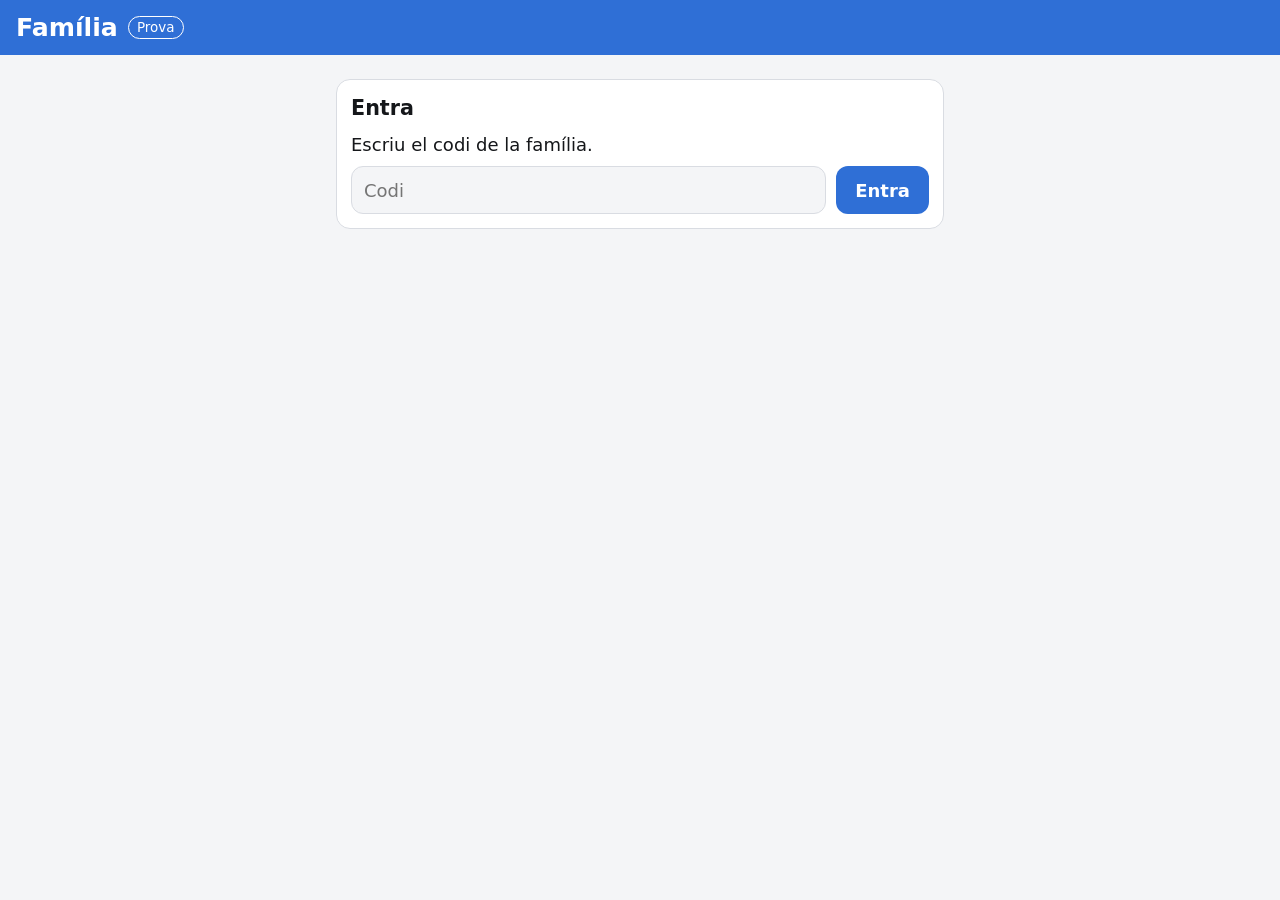
==== app/index.html @ 48cc7d24 "Prova de concepte: agenda de Google amb compte de servei i avisos push - Edge Functions calendar (ll" ====
<!doctype html>
<html lang="ca">
<head>
  <meta charset="utf-8">
  <meta name="viewport" content="width=device-width, initial-scale=1, viewport-fit=cover">
  <title>Família</title>
  <meta name="theme-color" content="#2f6fd6">
  <link rel="manifest" href="manifest.webmanifest">
  <link rel="icon" href="icones/icona-192.png">
  <link rel="apple-touch-icon" href="icones/apple-touch-icon.png">
  <meta name="apple-mobile-web-app-capable" content="yes">
  <meta name="apple-mobile-web-app-title" content="Família">
  <link rel="stylesheet" href="estil.css">
</head>
<body>
  <header class="barra">
    <h1>Família</h1>
    <span class="etiqueta">Prova</span>
    <span id="estat-xarxa" class="xarxa" hidden>Sense connexió</span>
  </header>

  <main>
    <!-- Codi familiar (només la primera vegada) -->
    <section id="pantalla-codi" class="targeta" hidden>
      <h2>Entra</h2>
      <p>Escriu el codi de la família.</p>
      <form id="form-codi" class="fila">
        <input id="camp-codi" type="password" autocomplete="current-password" required placeholder="Codi">
        <button class="primari">Entra</button>
      </form>
    </section>

    <div id="pantalla-app" hidden>
      <!-- Qui ets -->
      <section class="targeta">
        <h2>Qui ets?</h2>
        <div id="membres" class="xips"></div>
      </section>

      <!-- Agenda -->
      <section class="targeta">
        <div class="fila entre">
          <button id="setmana-ant" class="icona" aria-label="Setmana anterior">‹</button>
          <h2 id="titol-setmana">Aquesta setmana</h2>
          <button id="setmana-seg" class="icona" aria-label="Setmana següent">›</button>
        </div>
        <p id="avis-agenda" class="avis" hidden></p>
        <ol id="agenda" class="agenda"></ol>
        <button id="crea-prova" class="secundari ample">Crea un esdeveniment de prova</button>
      </section>

      <!-- Avisos -->
      <section class="targeta">
        <h2>Avisos</h2>
        <p id="avis-ios" class="avis" hidden>
          A l'iPhone: toca <b>Compartir</b> → <b>Afegeix a la pantalla d'inici</b>, obre l'app des de la icona i torna aquí.
        </p>
        <p id="estat-push" class="estat"></p>
        <div class="fila">
          <button id="activa-push" class="primari">Activa els avisos</button>
          <button id="prova-push" class="secundari" hidden>Prova</button>
        </div>
        <button id="prova-tothom" class="secundari ample" hidden>Envia una prova a tothom</button>
      </section>

      <details class="targeta">
        <summary>Diagnòstic</summary>
        <dl id="diagnostic" class="diagnostic"></dl>
        <button id="surt" class="secundari ample">Oblida el codi</button>
      </details>
    </div>
  </main>

  <div id="avis-flotant" class="toast" role="status" aria-live="polite" hidden></div>

  <!-- Confirmació lliscant per a accions destructives -->
  <dialog id="dialeg-esborra">
    <p id="dialeg-text"></p>
    <div class="llisca">
      <input id="llisca" type="range" min="0" max="100" value="0" aria-label="Llisca per esborrar">
      <span>Llisca per esborrar →</span>
    </div>
    <button id="dialeg-cancel" class="secundari ample">Cancel·la</button>
  </dialog>

  <script src="config.js"></script>
  <script src="app.js"></script>
</body>
</html>
---- app/estil.css ----
/* ===== Variables i temes ===== */
:root {
  --fons: #f4f5f7;
  --targeta: #ffffff;
  --text: #15171a;
  --suau: #5b6270;
  --vora: #d9dce2;
  --primari: #2f6fd6;
  --primari-text: #ffffff;
  --avis-fons: #fff4d6;
  --avis-text: #6b4a00;
  --ok: #15803d;
  --error: #b91c1c;
  --mida: 18px;
  color-scheme: light;
}
@media (prefers-color-scheme: dark) {
  :root {
    --fons: #0f1115;
    --targeta: #1a1d23;
    --text: #f1f3f6;
    --suau: #a7aebb;
    --vora: #2d323b;
    --primari: #6ea0ff;
    --primari-text: #0b1220;
    --avis-fons: #3a2f10;
    --avis-text: #ffe2a0;
    --ok: #4ade80;
    --error: #f87171;
    color-scheme: dark;
  }
}

/* ===== Base ===== */
* { box-sizing: border-box; }
html { font-size: var(--mida); -webkit-text-size-adjust: 100%; }
body {
  margin: 0;
  background: var(--fons);
  color: var(--text);
  font-family: system-ui, -apple-system, "Segoe UI", Roboto, sans-serif;
  line-height: 1.4;
  padding-bottom: env(safe-area-inset-bottom);
}
main { max-width: 640px; margin: 0 auto; padding: 12px 16px 32px; }
h1, h2 { margin: 0; }
h1 { font-size: 1.4rem; }
h2 { font-size: 1.15rem; }
p { margin: .5rem 0; }

/* ===== Barra superior ===== */
.barra {
  position: sticky; top: 0; z-index: 2;
  display: flex; align-items: center; gap: 10px;
  padding: calc(10px + env(safe-area-inset-top)) 16px 10px;
  background: var(--primari); color: var(--primari-text);
}
.etiqueta { font-size: .75rem; border: 1px solid currentColor; border-radius: 99px; padding: 1px 8px; }
.xarxa { margin-left: auto; font-size: .8rem; font-weight: 600; }

/* ===== Blocs ===== */
.targeta {
  background: var(--targeta); border: 1px solid var(--vora);
  border-radius: 14px; padding: 14px; margin: 12px 0;
}
.targeta > h2 { margin-bottom: 8px; }
summary { font-weight: 600; font-size: 1.05rem; cursor: pointer; min-height: 44px; display: flex; align-items: center; }
.fila { display: flex; gap: 10px; align-items: center; }
.entre { justify-content: space-between; }
.avis { background: var(--avis-fons); color: var(--avis-text); border-radius: 10px; padding: 10px 12px; }
.estat { color: var(--suau); }

/* ===== Controls ===== */
button, input { font: inherit; }
button {
  min-height: 48px; padding: 0 18px; border-radius: 12px;
  border: 1px solid var(--vora); background: var(--targeta); color: var(--text);
  font-weight: 600; cursor: pointer;
}
button.primari { background: var(--primari); color: var(--primari-text); border-color: transparent; }
button.ample { width: 100%; margin-top: 10px; }
button.icona { min-width: 48px; padding: 0; font-size: 1.6rem; line-height: 1; }
button:disabled { opacity: .5; }
input[type=password], input[type=text] {
  flex: 1; min-width: 0; min-height: 48px; padding: 0 12px; border-radius: 12px;
  border: 1px solid var(--vora); background: var(--fons); color: var(--text);
}

/* ===== Membres (color + inicial) ===== */
.xips { display: flex; flex-wrap: wrap; gap: 8px; }
.xip {
  display: inline-flex; align-items: center; gap: 8px;
  min-height: 48px; padding: 0 14px 0 6px; border-radius: 99px;
}
.xip[aria-pressed=true] { outline: 3px solid var(--primari); outline-offset: 1px; }
.inicial {
  display: inline-grid; place-items: center; flex: none;
  width: 34px; height: 34px; border-radius: 50%;
  color: #fff; font-weight: 700; font-size: .95rem;
}

/* ===== Agenda ===== */
.agenda { list-style: none; margin: 8px 0 0; padding: 0; }
.dia { margin-top: 12px; font-weight: 700; color: var(--suau); }
.dia.avui { color: var(--primari); }
.esdeveniment {
  display: flex; align-items: center; gap: 10px;
  padding: 10px 0; border-bottom: 1px solid var(--vora);
}
.esdeveniment .hora { font-variant-numeric: tabular-nums; min-width: 3.2em; font-weight: 600; }
.esdeveniment .titol { flex: 1; }
.esdeveniment button { min-height: 44px; min-width: 44px; padding: 0 10px; }
.buit { color: var(--suau); padding: 8px 0; }

/* ===== Diagnòstic ===== */
.diagnostic { display: grid; grid-template-columns: auto 1fr; gap: 6px 12px; margin: 8px 0 0; }
.diagnostic dt { color: var(--suau); }
.diagnostic dd { margin: 0; font-weight: 600; word-break: break-word; }

/* ===== Missatge flotant ===== */
.toast {
  position: fixed; left: 16px; right: 16px; bottom: calc(16px + env(safe-area-inset-bottom));
  max-width: 600px; margin: 0 auto; padding: 14px 16px; border-radius: 12px;
  background: var(--text); color: var(--fons); font-weight: 600; z-index: 10;
}

/* ===== Confirmació lliscant ===== */
dialog {
  border: none; border-radius: 16px; padding: 18px; width: min(92vw, 420px);
  background: var(--targeta); color: var(--text);
}
dialog::backdrop { background: rgb(0 0 0 / .5); }
.llisca { position: relative; margin-top: 12px; }
.llisca span {
  position: absolute; inset: 0; display: grid; place-items: center;
  pointer-events: none; color: var(--suau); font-weight: 600;
}
.llisca input {
  -webkit-appearance: none; appearance: none; width: 100%; height: 56px; margin: 0;
  border-radius: 99px; background: var(--fons); border: 1px solid var(--vora);
}
.llisca input::-webkit-slider-thumb {
  -webkit-appearance: none; width: 52px; height: 52px; border-radius: 50%;
  background: var(--error); position: relative; z-index: 1;
}
.llisca input::-moz-range-thumb { width: 52px; height: 52px; border: none; border-radius: 50%; background: var(--error); }
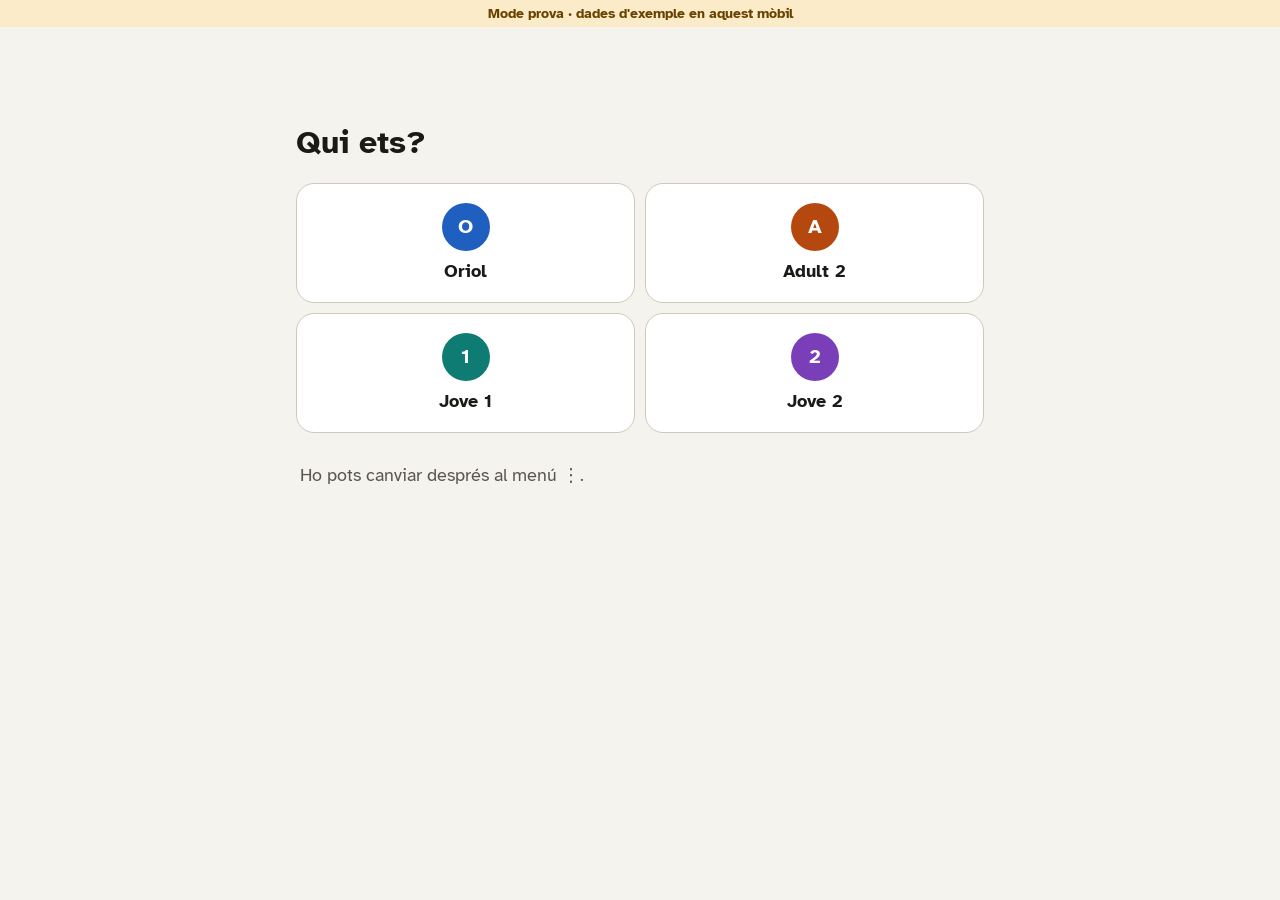
==== commit 813ac10a: "Primer muntatge de l'app segons els dissenys - Inici «què toca ara», Agenda amb vistes Dia, Setmana " ====
--- a/app/index.html
+++ b/app/index.html
@@ -1,10 +1,10 @@
 <!doctype html>
-<html lang="ca">
+<html lang="ca" data-tema="auto" data-mida="normal">
 <head>
   <meta charset="utf-8">
   <meta name="viewport" content="width=device-width, initial-scale=1, viewport-fit=cover">
   <title>Família</title>
-  <meta name="theme-color" content="#2f6fd6">
+  <meta name="theme-color" content="#1F5FBF">
   <link rel="manifest" href="manifest.webmanifest">
   <link rel="icon" href="icones/icona-192.png">
   <link rel="apple-touch-icon" href="icones/apple-touch-icon.png">
@@ -13,77 +13,28 @@
   <link rel="stylesheet" href="estil.css">
 </head>
 <body>
-  <header class="barra">
-    <h1>Família</h1>
-    <span class="etiqueta">Prova</span>
-    <span id="estat-xarxa" class="xarxa" hidden>Sense connexió</span>
-  </header>
-
-  <main>
-    <!-- Codi familiar (només la primera vegada) -->
-    <section id="pantalla-codi" class="targeta" hidden>
-      <h2>Entra</h2>
-      <p>Escriu el codi de la família.</p>
-      <form id="form-codi" class="fila">
-        <input id="camp-codi" type="password" autocomplete="current-password" required placeholder="Codi">
-        <button class="primari">Entra</button>
-      </form>
-    </section>
-
-    <div id="pantalla-app" hidden>
-      <!-- Qui ets -->
-      <section class="targeta">
-        <h2>Qui ets?</h2>
-        <div id="membres" class="xips"></div>
-      </section>
-
-      <!-- Agenda -->
-      <section class="targeta">
-        <div class="fila entre">
-          <button id="setmana-ant" class="icona" aria-label="Setmana anterior">‹</button>
-          <h2 id="titol-setmana">Aquesta setmana</h2>
-          <button id="setmana-seg" class="icona" aria-label="Setmana següent">›</button>
-        </div>
-        <p id="avis-agenda" class="avis" hidden></p>
-        <ol id="agenda" class="agenda"></ol>
-        <button id="crea-prova" class="secundari ample">Crea un esdeveniment de prova</button>
-      </section>
-
-      <!-- Avisos -->
-      <section class="targeta">
-        <h2>Avisos</h2>
-        <p id="avis-ios" class="avis" hidden>
-          A l'iPhone: toca <b>Compartir</b> → <b>Afegeix a la pantalla d'inici</b>, obre l'app des de la icona i torna aquí.
-        </p>
-        <p id="estat-push" class="estat"></p>
-        <div class="fila">
-          <button id="activa-push" class="primari">Activa els avisos</button>
-          <button id="prova-push" class="secundari" hidden>Prova</button>
-        </div>
-        <button id="prova-tothom" class="secundari ample" hidden>Envia una prova a tothom</button>
-      </section>
-
-      <details class="targeta">
-        <summary>Diagnòstic</summary>
-        <dl id="diagnostic" class="diagnostic"></dl>
-        <button id="surt" class="secundari ample">Oblida el codi</button>
-      </details>
-    </div>
-  </main>
+  <div id="franja" class="franja" hidden></div>
+  <header id="barra" class="barra"></header>
+  <main id="vista" class="vista" tabindex="-1"></main>
+  <nav id="nav" class="nav" aria-label="Seccions"></nav>
 
   <div id="avis-flotant" class="toast" role="status" aria-live="polite" hidden></div>
 
+  <!-- Full inferior per a detalls -->
+  <dialog id="full" class="full"></dialog>
+
   <!-- Confirmació lliscant per a accions destructives -->
-  <dialog id="dialeg-esborra">
-    <p id="dialeg-text"></p>
+  <dialog id="dialeg-llisca" class="dialeg">
+    <p id="llisca-text" class="llisca-text"></p>
     <div class="llisca">
-      <input id="llisca" type="range" min="0" max="100" value="0" aria-label="Llisca per esborrar">
-      <span>Llisca per esborrar →</span>
+      <input id="llisca" type="range" min="0" max="100" value="0" aria-label="Llisca per confirmar">
+      <span id="llisca-etiqueta">Llisca per esborrar →</span>
     </div>
-    <button id="dialeg-cancel" class="secundari ample">Cancel·la</button>
+    <button id="llisca-cancel" class="boto secundari ample">Cancel·la</button>
   </dialog>
 
   <script src="config.js"></script>
-  <script src="app.js"></script>
+  <script src="js/dades.js"></script>
+  <script src="js/app.js"></script>
 </body>
 </html>
--- a/app/estil.css
+++ b/app/estil.css
@@ -1,146 +1,334 @@
-/* ===== Variables i temes ===== */
+/* =============================================================
+   Família · estils
+   Temes: html[data-tema=auto|clar|fosc] · Mida: html[data-mida=normal|gran]
+   Daltònics: html[data-daltonics] mostra inicials i patrons on hi hauria només color
+   ============================================================= */
+
+@font-face { font-family: "Atkinson"; src: url("fonts/atkinson-400.woff2") format("woff2"); font-weight: 400; font-display: swap; }
+@font-face { font-family: "Atkinson"; src: url("fonts/atkinson-700.woff2") format("woff2"); font-weight: 700; font-display: swap; }
+
+/* ---------- Colors ---------- */
 :root {
-  --fons: #f4f5f7;
-  --targeta: #ffffff;
-  --text: #15171a;
-  --suau: #5b6270;
-  --vora: #d9dce2;
-  --primari: #2f6fd6;
-  --primari-text: #ffffff;
-  --avis-fons: #fff4d6;
-  --avis-text: #6b4a00;
-  --ok: #15803d;
-  --error: #b91c1c;
-  --mida: 18px;
+  --fons: #F5F3EE;
+  --sup: #FFFFFF;
+  --sup2: #EFEBE3;
+  --text: #1B1A17;
+  --suau: #5B574F;
+  --vora: #CFC9BC;
+  --linia: #E3DFD6;
+  --primari: #1F5FBF;
+  --primari-text: #FFFFFF;
+  --primari-suau: #E6EEFA;
+  --primari-fort: #123C7A;
+  --avis-fons: #FBEBC8;
+  --avis-text: #6A4200;
+  --avis-vora: #C98A1A;
+  --perill: #B42318;
+  --ombra: 0 6px 16px rgb(20 40 90 / .22);
   color-scheme: light;
 }
 @media (prefers-color-scheme: dark) {
-  :root {
-    --fons: #0f1115;
-    --targeta: #1a1d23;
-    --text: #f1f3f6;
-    --suau: #a7aebb;
-    --vora: #2d323b;
-    --primari: #6ea0ff;
-    --primari-text: #0b1220;
-    --avis-fons: #3a2f10;
-    --avis-text: #ffe2a0;
-    --ok: #4ade80;
-    --error: #f87171;
+  :root:not([data-tema="clar"]) {
+    --fons: #14130F; --sup: #1F1E1A; --sup2: #2B2A25; --text: #F2EFE8; --suau: #B3ADA1;
+    --vora: #4A463E; --linia: #34312B; --primari: #84ABF2; --primari-text: #0D1B33;
+    --primari-suau: #1E2C47; --primari-fort: #C4D6FA; --avis-fons: #3B2E12; --avis-text: #F6D38C;
+    --avis-vora: #C98A1A; --perill: #F28B82; --ombra: 0 6px 16px rgb(0 0 0 / .5);
     color-scheme: dark;
   }
 }
-
-/* ===== Base ===== */
+:root[data-tema="fosc"] {
+  --fons: #14130F; --sup: #1F1E1A; --sup2: #2B2A25; --text: #F2EFE8; --suau: #B3ADA1;
+  --vora: #4A463E; --linia: #34312B; --primari: #84ABF2; --primari-text: #0D1B33;
+  --primari-suau: #1E2C47; --primari-fort: #C4D6FA; --avis-fons: #3B2E12; --avis-text: #F6D38C;
+  --avis-vora: #C98A1A; --perill: #F28B82; --ombra: 0 6px 16px rgb(0 0 0 / .5);
+  color-scheme: dark;
+}
+
+/* ---------- Base ---------- */
 * { box-sizing: border-box; }
-html { font-size: var(--mida); -webkit-text-size-adjust: 100%; }
+html { font-size: 18px; -webkit-text-size-adjust: 100%; }
+html[data-mida="gran"] { font-size: 21px; }
 body {
-  margin: 0;
-  background: var(--fons);
-  color: var(--text);
-  font-family: system-ui, -apple-system, "Segoe UI", Roboto, sans-serif;
-  line-height: 1.4;
+  margin: 0; min-height: 100dvh; display: flex; flex-direction: column;
+  background: var(--fons); color: var(--text);
+  font-family: "Atkinson", system-ui, -apple-system, "Segoe UI", sans-serif;
+  line-height: 1.35;
+}
+button, input, select, textarea { font: inherit; color: inherit; }
+h1, h2, h3, p { margin: 0; }
+[hidden] { display: none !important; }
+.vista { flex: 1; width: 100%; max-width: 720px; margin: 0 auto; padding: 4px 16px 112px; outline: none; }
+.vista.sub { padding-bottom: 32px; }
+.vista.entra { animation: entra .22s ease-out; }
+@keyframes entra { from { transform: translateX(28px); opacity: 0; } to { transform: none; opacity: 1; } }
+@media (prefers-reduced-motion: reduce) { .vista.entra { animation: none; } }
+
+/* ---------- Franja de mode prova ---------- */
+.franja {
+  background: var(--avis-fons); color: var(--avis-text); text-align: center;
+  font-size: .8rem; font-weight: 700; padding: calc(4px + env(safe-area-inset-top)) 12px 4px;
+}
+
+/* ---------- Barra superior ---------- */
+.barra {
+  position: sticky; top: 0; z-index: 5; background: var(--fons);
+  display: flex; align-items: center; gap: 12px;
+  width: 100%; max-width: 720px; margin: 0 auto; padding: 14px 8px 10px 20px;
+}
+.barra .titol { flex: 1; display: flex; flex-direction: column; min-width: 0; }
+.barra .titol b { font-size: 1.45rem; line-height: 1.15; }
+.barra .titol span { color: var(--suau); font-size: .9rem; }
+.barra.sub {
+  display: grid; grid-template-columns: 56px 1fr 56px; padding: 8px;
+  background: var(--sup); border-bottom: 1px solid var(--linia); max-width: none;
+}
+.barra.sub .titol { text-align: center; font-size: 1.1rem; font-weight: 700; }
+
+/* ---------- Navegació inferior ---------- */
+.nav {
+  position: fixed; left: 0; right: 0; bottom: 0; z-index: 6;
+  display: grid; grid-template-columns: repeat(5, minmax(0, 1fr));
+  background: var(--sup); border-top: 1px solid var(--linia);
   padding-bottom: env(safe-area-inset-bottom);
 }
-main { max-width: 640px; margin: 0 auto; padding: 12px 16px 32px; }
-h1, h2 { margin: 0; }
-h1 { font-size: 1.4rem; }
-h2 { font-size: 1.15rem; }
-p { margin: .5rem 0; }
-
-/* ===== Barra superior ===== */
-.barra {
-  position: sticky; top: 0; z-index: 2;
-  display: flex; align-items: center; gap: 10px;
-  padding: calc(10px + env(safe-area-inset-top)) 16px 10px;
-  background: var(--primari); color: var(--primari-text);
-}
-.etiqueta { font-size: .75rem; border: 1px solid currentColor; border-radius: 99px; padding: 1px 8px; }
-.xarxa { margin-left: auto; font-size: .8rem; font-weight: 600; }
-
-/* ===== Blocs ===== */
-.targeta {
-  background: var(--targeta); border: 1px solid var(--vora);
-  border-radius: 14px; padding: 14px; margin: 12px 0;
-}
-.targeta > h2 { margin-bottom: 8px; }
-summary { font-weight: 600; font-size: 1.05rem; cursor: pointer; min-height: 44px; display: flex; align-items: center; }
+.nav a {
+  min-height: 68px; display: flex; flex-direction: column; align-items: center; justify-content: center; gap: 2px;
+  color: var(--suau); font-size: .78rem; text-decoration: none;
+}
+.nav a[aria-current="page"] { color: var(--primari); font-weight: 700; }
+.nav svg { width: 26px; height: 26px; }
+
+/* ---------- Botons ---------- */
+.boto {
+  min-height: 52px; padding: 0 18px; border-radius: 14px; border: 1px solid var(--vora);
+  background: var(--sup); color: var(--text); font-weight: 700; cursor: pointer;
+  display: inline-flex; align-items: center; justify-content: center; gap: 8px; text-decoration: none;
+}
+.boto.primari { background: var(--primari); color: var(--primari-text); border-color: transparent; }
+.boto.perill { color: var(--perill); }
+.boto.ample { width: 100%; }
+.boto.petit { min-height: 44px; padding: 0 14px; font-size: .9rem; border-radius: 22px; }
+.boto:disabled { opacity: .5; }
+.icona-boto {
+  width: 48px; height: 48px; border-radius: 24px; border: none; background: none; color: var(--text);
+  display: grid; place-items: center; cursor: pointer; text-decoration: none; flex: none;
+}
+.icona-boto.ple { background: var(--primari); color: var(--primari-text); }
+.fab {
+  position: fixed; right: max(18px, calc(50vw - 342px)); bottom: calc(88px + env(safe-area-inset-bottom)); z-index: 4;
+  height: 60px; padding: 0 22px 0 18px; border-radius: 30px; border: none;
+  background: var(--primari); color: var(--primari-text); box-shadow: var(--ombra);
+  display: flex; align-items: center; gap: 8px; font-weight: 700; text-decoration: none;
+}
 .fila { display: flex; gap: 10px; align-items: center; }
-.entre { justify-content: space-between; }
-.avis { background: var(--avis-fons); color: var(--avis-text); border-radius: 10px; padding: 10px 12px; }
-.estat { color: var(--suau); }
-
-/* ===== Controls ===== */
-button, input { font: inherit; }
-button {
-  min-height: 48px; padding: 0 18px; border-radius: 12px;
-  border: 1px solid var(--vora); background: var(--targeta); color: var(--text);
-  font-weight: 600; cursor: pointer;
-}
-button.primari { background: var(--primari); color: var(--primari-text); border-color: transparent; }
-button.ample { width: 100%; margin-top: 10px; }
-button.icona { min-width: 48px; padding: 0; font-size: 1.6rem; line-height: 1; }
-button:disabled { opacity: .5; }
-input[type=password], input[type=text] {
-  flex: 1; min-width: 0; min-height: 48px; padding: 0 12px; border-radius: 12px;
-  border: 1px solid var(--vora); background: var(--fons); color: var(--text);
-}
-
-/* ===== Membres (color + inicial) ===== */
-.xips { display: flex; flex-wrap: wrap; gap: 8px; }
+.graella2 { display: grid; grid-template-columns: repeat(2, minmax(0, 1fr)); gap: 8px; }
+.graella3 { display: grid; grid-template-columns: repeat(3, minmax(0, 1fr)); gap: 8px; }
+
+/* ---------- Targetes i llistes ---------- */
+.targeta { background: var(--sup); border-radius: 18px; padding: 16px; display: flex; flex-direction: column; gap: 10px; }
+.seccio { display: flex; flex-direction: column; gap: 10px; margin-top: 16px; }
+.seccio > h2 { font-size: 1.1rem; display: flex; justify-content: space-between; align-items: center; }
+.etiqueta-seccio { color: var(--suau); font-weight: 700; font-size: .9rem; margin-top: 14px; }
+.element {
+  background: var(--sup); border-radius: 16px; padding: 12px 14px; display: flex; align-items: center; gap: 12px;
+  color: var(--text); text-decoration: none; border: 2px solid transparent; width: 100%; text-align: left; cursor: pointer;
+}
+.element.avis { border-color: var(--avis-vora); }
+.element.pendent { border: 2px dashed var(--avis-vora); }
+.element .cos { flex: 1; display: flex; flex-direction: column; min-width: 0; }
+.element .cos b { overflow-wrap: anywhere; }
+.element .cos span { color: var(--suau); font-size: .9rem; }
+.hora { width: 3.3em; font-weight: 700; font-variant-numeric: tabular-nums; flex: none; }
+.buit { color: var(--suau); padding: 12px 4px; }
+.avis-caixa {
+  background: var(--avis-fons); color: var(--avis-text); border-radius: 14px; padding: 12px 14px;
+  display: flex; gap: 10px; align-items: flex-start; font-size: .92rem;
+}
+.estat-pendent { display: inline-flex; align-items: center; gap: 4px; color: var(--avis-text); font-weight: 700; font-size: .85rem; }
+
+/* ---------- Persones ---------- */
+.inicial {
+  width: 36px; height: 36px; border-radius: 50%; flex: none;
+  display: inline-grid; place-items: center; color: #fff; font-weight: 700; font-size: .85rem;
+}
+.inicial.gran { width: 48px; height: 48px; font-size: 1.1rem; }
+.inicial.petita { width: 28px; height: 28px; font-size: .75rem; }
+.inicial.tothom { background: var(--suau); }
+.xips { display: flex; gap: 8px; flex-wrap: wrap; }
 .xip {
-  display: inline-flex; align-items: center; gap: 8px;
-  min-height: 48px; padding: 0 14px 0 6px; border-radius: 99px;
-}
-.xip[aria-pressed=true] { outline: 3px solid var(--primari); outline-offset: 1px; }
-.inicial {
-  display: inline-grid; place-items: center; flex: none;
-  width: 34px; height: 34px; border-radius: 50%;
-  color: #fff; font-weight: 700; font-size: .95rem;
-}
-
-/* ===== Agenda ===== */
-.agenda { list-style: none; margin: 8px 0 0; padding: 0; }
-.dia { margin-top: 12px; font-weight: 700; color: var(--suau); }
-.dia.avui { color: var(--primari); }
-.esdeveniment {
-  display: flex; align-items: center; gap: 10px;
-  padding: 10px 0; border-bottom: 1px solid var(--vora);
-}
-.esdeveniment .hora { font-variant-numeric: tabular-nums; min-width: 3.2em; font-weight: 600; }
-.esdeveniment .titol { flex: 1; }
-.esdeveniment button { min-height: 44px; min-width: 44px; padding: 0 10px; }
-.buit { color: var(--suau); padding: 8px 0; }
-
-/* ===== Diagnòstic ===== */
-.diagnostic { display: grid; grid-template-columns: auto 1fr; gap: 6px 12px; margin: 8px 0 0; }
+  min-height: 44px; padding: 0 14px; border-radius: 22px; border: 1px solid var(--vora); background: var(--sup);
+  display: inline-flex; align-items: center; gap: 6px; cursor: pointer; font-size: .9rem;
+}
+.xip.amb-inicial { padding: 0 10px 0 4px; }
+.xip[aria-pressed="true"] { background: var(--text); color: var(--fons); border-color: var(--text); font-weight: 700; }
+.tria-persona { width: 56px; height: 56px; border-radius: 50%; border: none; color: #fff; font-weight: 700; cursor: pointer; opacity: .35; }
+.tria-persona[aria-pressed="true"] { opacity: 1; outline: 3px solid var(--text); outline-offset: 2px; }
+
+/* ---------- Opcions (botons de selecció) ---------- */
+.opcio {
+  min-height: 52px; border-radius: 12px; border: 1px solid var(--vora); background: var(--sup); cursor: pointer;
+  display: flex; align-items: center; justify-content: center; gap: 6px; padding: 0 10px;
+}
+.opcio[aria-pressed="true"] { border: 2px solid var(--primari); background: var(--primari-suau); color: var(--primari-fort); font-weight: 700; }
+.opcio.alta { min-height: 88px; flex-direction: column; }
+.segmentat { display: grid; grid-auto-flow: column; grid-auto-columns: minmax(0, 1fr); background: var(--sup2); border-radius: 14px; padding: 4px; gap: 4px; }
+.segmentat button { min-height: 44px; border-radius: 10px; border: none; background: transparent; color: var(--suau); cursor: pointer; }
+.segmentat button[aria-pressed="true"] { background: var(--sup); color: var(--text); font-weight: 700; box-shadow: 0 1px 2px rgb(0 0 0 / .12); }
+
+/* ---------- Formularis ---------- */
+.camp { display: flex; flex-direction: column; gap: 6px; }
+.camp > label, .camp > .etiq, legend { font-weight: 700; }
+.camp .ajuda { color: var(--suau); font-weight: 400; }
+input[type="text"], input[type="number"], input[type="date"], input[type="time"], input[type="url"], input[type="password"], textarea, select {
+  width: 100%; min-width: 0; min-height: 52px; padding: 0 14px; border-radius: 12px;
+  border: 1px solid var(--vora); background: var(--sup); color: var(--text);
+}
+textarea { padding: 12px 14px; resize: vertical; min-height: 88px; }
+fieldset { border: none; margin: 0; padding: 0; display: flex; flex-direction: column; gap: 8px; }
+legend { padding: 0; margin-bottom: 8px; }
+.formulari { display: flex; flex-direction: column; gap: 18px; padding-top: 16px; }
+.interruptor { background: var(--sup); border-radius: 14px; padding: 14px 16px; display: flex; align-items: center; gap: 12px; cursor: pointer; }
+.interruptor input { width: 28px; height: 28px; accent-color: var(--primari); flex: none; }
+.oculta { position: absolute; width: 1px; height: 1px; overflow: hidden; clip: rect(0 0 0 0); white-space: nowrap; }
+
+/* ---------- Inici ---------- */
+.ara {
+  background: var(--primari); color: var(--primari-text); border-radius: 22px; padding: 20px;
+  display: flex; flex-direction: column; gap: 6px;
+}
+.ara .rotul { font-size: .85rem; font-weight: 700; letter-spacing: .05em; }
+.ara .gran { font-size: 1.65rem; font-weight: 700; line-height: 1.15; overflow-wrap: anywhere; }
+.ara .resta { margin-top: 10px; padding-top: 10px; border-top: 1px solid color-mix(in srgb, currentColor 35%, transparent); display: flex; flex-direction: column; gap: 4px; font-size: .9rem; }
+.ara .inicial { background: var(--primari-text) !important; color: var(--primari); }
+
+/* ---------- Agenda: dia ---------- */
+.setmana-nav { display: flex; align-items: center; gap: 4px; }
+.setmana-nav b { flex: 1; text-align: center; font-size: 1.1rem; }
+.dies { display: grid; grid-template-columns: repeat(7, minmax(0, 1fr)); gap: 4px; }
+.dies button {
+  min-height: 64px; border: none; border-radius: 14px; background: transparent; color: var(--suau); cursor: pointer;
+  display: flex; flex-direction: column; align-items: center; justify-content: center; gap: 2px; font-size: .8rem; position: relative;
+}
+.dies button b { font-size: 1rem; color: var(--text); }
+.dies button[aria-pressed="true"] { background: var(--primari); color: var(--primari-text); }
+.dies button[aria-pressed="true"] b { color: var(--primari-text); }
+.dies button.avui:not([aria-pressed="true"]) b { color: var(--primari); text-decoration: underline; text-underline-offset: 3px; }
+.dies .punt { width: 6px; height: 6px; border-radius: 3px; background: currentColor; opacity: .7; }
+
+/* ---------- Agenda: setmana (horari) ---------- */
+.horari { background: var(--sup); border-radius: 16px; overflow: auto; max-height: calc(100dvh - 330px); min-height: 320px; position: relative; }
+.horari-cap, .horari-tot, .horari-cos { display: grid; grid-template-columns: 34px repeat(7, minmax(0, 1fr)); min-width: 100%; }
+.horari-cap { position: sticky; top: 0; z-index: 2; background: var(--sup); border-bottom: 1px solid var(--linia); }
+.horari-cap span { text-align: center; font-size: .72rem; color: var(--suau); padding: 6px 0; line-height: 1.1; }
+.horari-cap span b { display: block; font-size: .9rem; color: var(--text); }
+.horari-cap span.avui b { color: var(--primari); }
+.horari-tot { border-bottom: 1px solid var(--linia); min-height: 8px; }
+.horari-tot > div { display: flex; flex-direction: column; gap: 2px; padding: 2px; }
+.horari-hores { display: flex; flex-direction: column; }
+.horari-hores span { height: var(--h); font-size: .65rem; color: var(--suau); text-align: right; padding-right: 4px; transform: translateY(-.45em); }
+.horari-col { position: relative; border-left: 1px solid var(--linia); background-image: linear-gradient(var(--linia) 1px, transparent 1px); background-size: 100% var(--h); }
+.bloc {
+  position: absolute; border-radius: 6px; padding: 2px 3px; overflow: hidden; color: #fff; font-size: .68rem; line-height: 1.15;
+  border: 1px solid rgb(255 255 255 / .6); cursor: pointer; text-align: left;
+}
+.bloc.pendent { background-image: repeating-linear-gradient(135deg, rgb(255 255 255 / .28) 0 5px, transparent 5px 10px) !important; outline: 2px dashed var(--avis-vora); }
+.bloc-tot { border-radius: 6px; color: #fff; font-size: .68rem; padding: 2px 4px; white-space: nowrap; overflow: hidden; text-overflow: ellipsis; border: none; cursor: pointer; text-align: left; }
+.bloc .ini, .bloc-tot .ini { font-weight: 700; }
+
+/* ---------- Agenda: mes ---------- */
+.mes-cap { display: grid; grid-template-columns: repeat(7, minmax(0, 1fr)); text-align: center; color: var(--suau); font-size: .8rem; padding: 4px 0; }
+.mes { display: grid; grid-template-columns: repeat(7, minmax(0, 1fr)); gap: 3px; }
+.mes button {
+  min-height: 62px; border: none; border-radius: 10px; background: var(--sup); cursor: pointer; padding: 4px 2px;
+  display: flex; flex-direction: column; align-items: center; gap: 3px;
+}
+.mes button.fora { background: transparent; color: var(--suau); }
+.mes button.avui b { color: var(--primari); text-decoration: underline; text-underline-offset: 3px; }
+.mes .punts { display: flex; flex-wrap: wrap; justify-content: center; gap: 2px; }
+.mes .punts i { width: 8px; height: 8px; border-radius: 4px; display: inline-grid; place-items: center; font-style: normal; font-size: 0; color: #fff; font-weight: 700; }
+html[data-daltonics] .mes .punts i { width: 15px; height: 15px; border-radius: 8px; font-size: .55rem; }
+.mes .mes-n { font-size: .65rem; color: var(--suau); }
+
+/* ---------- Tasques ---------- */
+.barra-progres { height: 10px; border-radius: 5px; background: var(--sup2); overflow: hidden; }
+.barra-progres > div { height: 100%; background: var(--primari); }
+.barra-progres.endarrerida > div { background: repeating-linear-gradient(135deg, #C98A1A 0 8px, #E2A93B 8px 16px); }
+.text-avis { color: var(--avis-text); font-weight: 700; font-size: .9rem; }
+
+/* ---------- Compra ---------- */
+.llista { background: var(--sup); border-radius: 16px; display: flex; flex-direction: column; overflow: hidden; }
+.llista label { min-height: 56px; display: flex; align-items: center; gap: 12px; padding: 0 14px; border-bottom: 1px solid var(--linia); cursor: pointer; }
+.llista label:last-child { border-bottom: none; }
+.llista input[type="checkbox"] { width: 28px; height: 28px; accent-color: var(--primari); flex: none; }
+.llista .nom { flex: 1; overflow-wrap: anywhere; }
+.llista .quant { color: var(--suau); }
+.llista.fets .nom { text-decoration: line-through; color: var(--suau); }
+details > summary { min-height: 48px; display: flex; align-items: center; gap: 6px; font-weight: 700; color: var(--suau); cursor: pointer; list-style: none; }
+details > summary::-webkit-details-marker { display: none; }
+details > summary::before { content: "›"; font-size: 1.3rem; transition: transform .15s; }
+details[open] > summary::before { transform: rotate(90deg); }
+
+/* ---------- Més ---------- */
+.prioritat { font-size: .8rem; font-weight: 700; border-radius: 8px; padding: 3px 8px; flex: none; }
+.prioritat.molt { background: var(--primari-suau); color: var(--primari-fort); }
+.prioritat.bastant { background: var(--sup2); color: var(--text); }
+.prioritat.poc { background: var(--sup2); color: var(--suau); }
+.import-gran { font-size: 1.45rem; font-weight: 700; margin-left: auto; }
+
+/* ---------- Menú ⋮ ---------- */
+.menu { background: var(--sup); border-radius: 16px; overflow: hidden; display: flex; flex-direction: column; }
+.menu a, .menu button {
+  min-height: 60px; display: flex; align-items: center; gap: 14px; padding: 0 16px; border: none; border-bottom: 1px solid var(--linia);
+  background: none; color: var(--text); text-decoration: none; text-align: left; cursor: pointer; width: 100%;
+}
+.menu > :last-child { border-bottom: none; }
+.menu .cos { flex: 1; display: flex; flex-direction: column; }
+.menu .cos span { color: var(--suau); font-size: .85rem; }
+.diagnostic { display: grid; grid-template-columns: auto 1fr; gap: 6px 12px; }
 .diagnostic dt { color: var(--suau); }
-.diagnostic dd { margin: 0; font-weight: 600; word-break: break-word; }
-
-/* ===== Missatge flotant ===== */
+.diagnostic dd { margin: 0; font-weight: 700; overflow-wrap: anywhere; }
+
+/* ---------- Full inferior (detalls) ---------- */
+.full {
+  border: none; padding: 0; margin: auto auto 0; width: 100%; max-width: 720px; max-height: 85dvh;
+  border-radius: 22px 22px 0 0; background: var(--sup); color: var(--text);
+}
+.full::backdrop { background: rgb(0 0 0 / .45); }
+.full .dins { padding: 20px 18px calc(20px + env(safe-area-inset-bottom)); display: flex; flex-direction: column; gap: 14px; }
+.full .agafador { width: 44px; height: 5px; border-radius: 3px; background: var(--vora); margin: 0 auto; }
+
+/* ---------- Missatge flotant ---------- */
 .toast {
-  position: fixed; left: 16px; right: 16px; bottom: calc(16px + env(safe-area-inset-bottom));
-  max-width: 600px; margin: 0 auto; padding: 14px 16px; border-radius: 12px;
-  background: var(--text); color: var(--fons); font-weight: 600; z-index: 10;
-}
-
-/* ===== Confirmació lliscant ===== */
-dialog {
-  border: none; border-radius: 16px; padding: 18px; width: min(92vw, 420px);
-  background: var(--targeta); color: var(--text);
-}
-dialog::backdrop { background: rgb(0 0 0 / .5); }
-.llisca { position: relative; margin-top: 12px; }
-.llisca span {
-  position: absolute; inset: 0; display: grid; place-items: center;
-  pointer-events: none; color: var(--suau); font-weight: 600;
-}
+  position: fixed; left: 16px; right: 16px; bottom: calc(92px + env(safe-area-inset-bottom)); z-index: 20;
+  max-width: 600px; margin: 0 auto; padding: 14px 16px; border-radius: 14px;
+  background: var(--text); color: var(--fons); font-weight: 700;
+}
+
+/* ---------- Confirmació lliscant ---------- */
+.dialeg { border: none; border-radius: 18px; padding: 18px; width: min(92vw, 440px); background: var(--sup); color: var(--text); }
+.dialeg::backdrop { background: rgb(0 0 0 / .5); }
+.llisca-text { font-weight: 700; }
+.llisca { position: relative; margin-top: 14px; }
+.llisca span { position: absolute; inset: 0; display: grid; place-items: center; pointer-events: none; color: var(--suau); font-weight: 700; }
 .llisca input {
-  -webkit-appearance: none; appearance: none; width: 100%; height: 56px; margin: 0;
-  border-radius: 99px; background: var(--fons); border: 1px solid var(--vora);
-}
-.llisca input::-webkit-slider-thumb {
-  -webkit-appearance: none; width: 52px; height: 52px; border-radius: 50%;
-  background: var(--error); position: relative; z-index: 1;
-}
-.llisca input::-moz-range-thumb { width: 52px; height: 52px; border: none; border-radius: 50%; background: var(--error); }
+  -webkit-appearance: none; appearance: none; width: 100%; height: 58px; margin: 0;
+  border-radius: 29px; background: var(--sup2); border: 1px solid var(--vora);
+}
+.llisca input::-webkit-slider-thumb { -webkit-appearance: none; width: 54px; height: 54px; border-radius: 50%; background: var(--perill); position: relative; z-index: 1; }
+.llisca input::-moz-range-thumb { width: 54px; height: 54px; border: none; border-radius: 50%; background: var(--perill); }
+.dialeg .boto { margin-top: 12px; }
+
+/* ---------- Pantalla d'entrada ---------- */
+.entrada { display: flex; flex-direction: column; gap: 18px; padding-top: 10vh; }
+.entrada h1 { font-size: 1.8rem; }
+.graella-persones { display: grid; grid-template-columns: repeat(2, minmax(0, 1fr)); gap: 10px; }
+.graella-persones button {
+  min-height: 120px; border-radius: 18px; border: 1px solid var(--vora); background: var(--sup); cursor: pointer;
+  display: flex; flex-direction: column; align-items: center; justify-content: center; gap: 8px; font-weight: 700;
+}
+
+/* ---------- Pantalla gran (ordinador / horitzontal) ---------- */
+@media (min-width: 720px) {
+  .horari { max-height: calc(100dvh - 300px); }
+  .bloc, .bloc-tot { font-size: .78rem; }
+}
